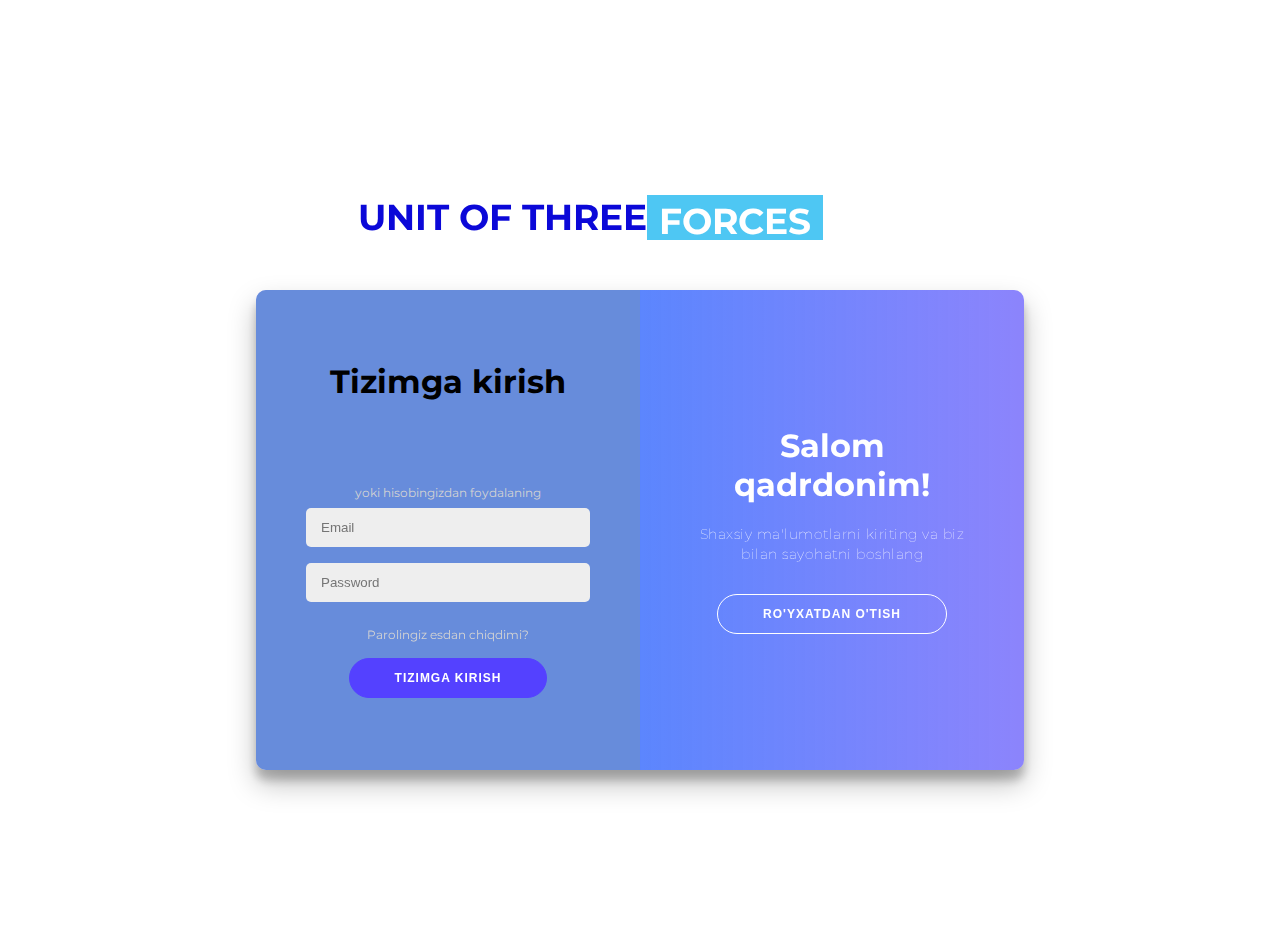
==== Alisher/index.html @ 2d74da73 "Employee" ====
<!DOCTYPE html>
<html lang="en">
<head>
    <meta charset="UTF-8">
    <meta http-equiv="X-UA-Compatible" content="IE=edge">
    <meta name="viewport" content="width=device-width, initial-scale=1.0">
    <title>Sign in</title>
    <link rel="stylesheet" href="style.css">
    <link rel="stylesheet" href="https://pro.fontawesome.com/releases/v5.10.0/css/all.css" integrity="sha384-AYmEC3Yw5cVb3ZcuHtOA93w35dYTsvhLPVnYs9eStHfGJvOvKxVfELGroGkvsg+p" crossorigin="anonymous"/>
</head>
<body>
	<!-- Orqa fon -->
	<div id=font>
		Unit of three
		<div id=flip>
		  <div>
			<div>forces</div>
		  </div>
		  <div>
			<div>confidence</div>
		  </div>
		  <div>
			<div>Worship</div>
		  </div>
		</div>
	  </div>	  
	<!-- /Orqa fon -->
<div class="container" id="container">
	<div class="form-container sign-up-container">
		<form action="#">
			<h1>Hisob yaratish</h1>
			<div class="social-container">
				<a href="#" class="social"><i class="fab fa-facebook-f"></i></a>
				<a href="#" class="social"><i class="fab fa-google-plus-g"></i></a>
				<a href="#" class="social"><i class="fab fa-linkedin-in"></i></a>
			</div>
			<span>yoki ro'yxatdan o'tish uchun elektron pochtangizdan foydalaning</span>
			<input type="text" placeholder="Name" />
			<input type="email" placeholder="Email" />
			<input type="password" placeholder="Password" />
			<button>Ro'yxatdan o'tish</button>
		</form>
	</div>
	<div class="form-container sign-in-container">
		<form action="#">
			<h1>Tizimga kirish</h1>
			<div class="social-container">
				<a href="#" class="social"><i class="fab fa-facebook-f"></i></a>
				<a href="#" class="social"><i class="fab fa-google-plus-g"></i></a>
				<a href="#" class="social"><i class="fab fa-linkedin-in"></i></a>
			</div>
			<span>yoki hisobingizdan foydalaning</span>
			<input type="email" placeholder="Email" />
			<input type="password" placeholder="Password" />
			<a href="#">
                <span id="forget__password">Parolingiz esdan chiqdimi?</span>
            </a>
			<button>Tizimga kirish</button>
		</form>
	</div>
	<div class="overlay-container">
		<div class="overlay">
			<div class="overlay-panel overlay-left">
				<h1>Qaytib kelganingizdan xursandmiz!</h1>
				<p>Biz bilan aloqada bo'lish uchun shaxsiy ma'lumotlaringiz bilan tizimga kiring</p>
				<button class="ghost" id="signIn">Tizimga Kirish</button>
			</div>
			<div class="overlay-panel overlay-right">
				<h1>Salom qadrdonim!</h1>
				<p>Shaxsiy ma'lumotlarni kiriting va biz bilan sayohatni boshlang</p>
				<button class="ghost" id="signUp">Ro'yxatdan o'tish</button>
			</div>
		</div>
	</div>
</div>

    <script src="app.js"></script>
</body>
</html>
---- Alisher/style.css ----
@import url("https://fonts.googleapis.com/css?family=Montserrat:400,800");

* {
	box-sizing: border-box;
}

body {
	background: url("https://images.pexels.com/photos/443383/pexels-photo-443383.jpeg?auto=compress&cs=tinysrgb&dpr=1&w=500");
	background-size: cover;
	overflow: hidden;
	display: flex;
	justify-content: center;
	align-items: center;
	flex-direction: column;
	font-family: "Montserrat", sans-serif;
	height: 100vh;
	margin: -20px 0 50px;
}

h1 {
	font-weight: bold;
	margin: 0;
}

h2 {
	text-align: center;
}

p {
	font-size: 14px;
	font-weight: 100;
	line-height: 20px;
	letter-spacing: 0.5px;
	margin: 20px 0 30px;
}

span {
	font-size: 12px;
    color: lightgray;
}
#forget__password {
    transition: 0.4s;
}
#forget__password:hover {
    color: #ff4b2b;
}

a {
	color: #333;
	font-size: 14px;
	text-decoration: none;
	margin: 15px 0;
}
button {
	border-radius: 20px;
	border: 1px solid #5441ff;
	background-color: #5441ff;
	color: #ffffff;
	font-size: 12px;
	font-weight: bold;
	padding: 12px 45px;
	letter-spacing: 1px;
	text-transform: uppercase;
	transition: transform 80ms ease-in;
}

button:active {
	transform: scale(0.95);
}

button:focus {
	outline: none;
}

button.ghost {
	background-color: transparent;
	border-color: #ffffff;
}

form {
	background-color: #678cdb;
	display: flex;
	align-items: center;
	justify-content: center;
	flex-direction: column;
	padding: 0 50px;
	height: 100%;
	text-align: center;
}

input {
	background-color: #eee;
	border: none;
	border-radius: 5px;
	padding: 12px 15px;
	margin: 8px 0;
	width: 100%;
}

.container {
	margin-top: 200px;
	background-color: rgba(112, 120, 243, 0.418);
	border-radius: 10px;
	box-shadow: 0 14px 28px rgba(0, 0, 0, 0.25), 0 10px 10px rgba(0, 0, 0, 0.22);
	position: relative;
	overflow: hidden;
	width: 768px;
	max-width: 100%;
	min-height: 480px;
	display: flex;
	justify-content: center;
}

.form-container {
	position: absolute;
	top: 0;
	height: 100%;
	transition: all 0.6s ease-in-out;
}

.sign-in-container {
	left: 0;
	width: 50%;
	z-index: 2;
}

.container.right-panel-active .sign-in-container {
	transform: translateX(100%);
}

.sign-up-container {
	left: 0;
	width: 50%;
	opacity: 0;
	z-index: 1;
}

.container.right-panel-active .sign-up-container {
	transform: translateX(100%);
	opacity: 1;
	z-index: 5;
	animation: show 0.6s;
}

@keyframes show {
	0%,
	49.99% {
		opacity: 0;
		z-index: 1;
	}

	50%,
	100% {
		opacity: 1;
		z-index: 5;
	}
}

.overlay-container {
	position: absolute;
	top: 0;
	left: 50%;
	width: 50%;
	height: 100%;
	overflow: hidden;
	transition: transform 0.6s ease-in-out;
	z-index: 100;
}

.container.right-panel-active .overlay-container {
	transform: translateX(-100%);
}

.overlay {
	background: -webkit-linear-gradient(to right, #2b87ff, #5441ff85);
	background: linear-gradient(to right, #2b87ff, #5441ff7e);
	background-repeat: no-repeat;
	background-size: cover;
	background-position: 0 0;
	color: #ffffff;
	position: relative;
	left: -100%;
	height: 100%;
	width: 200%;
	transform: translateX(0);
	transition: transform 0.6s ease-in-out;
}

.container.right-panel-active .overlay {
	transform: translateX(50%);
}

.overlay-panel {
	position: absolute;
	display: flex;
	align-items: center;
	justify-content: center;
	flex-direction: column;
	padding: 0 40px;
	text-align: center;
	top: 0;
	height: 100%;
	width: 50%;
	transform: translateX(0);
	transition: transform 0.6s ease-in-out;
}

.overlay-left {
	transform: translateX(-20%);
}

.container.right-panel-active .overlay-left {
	transform: translateX(0);
}

.overlay-right {
	right: 0;
	transform: translateX(0);
}

.container.right-panel-active .overlay-right {
	transform: translateX(20%);
}

.social-container {
	margin: 20px 0;
}

.social-container a .fa-google-plus-g {
	border-radius: 50%;
	display: inline-flex;
	justify-content: center;
	align-items: center;
	margin: 0 5px;
	height: 40px;
	width: 40px;
    transition: 0.5s;
}
.social-container a .fa-google-plus-g:hover {
    color: rgb(221, 11, 11);
    border-color: #1b9b37;
	box-shadow: 0px 0px 5px 3px #1b9b37;
}
.social-container a .fa-facebook-f {
	border-radius: 50%;
	display: inline-flex;
	justify-content: center;
	align-items: center;
	margin: 0 5px;
	height: 40px;
	width: 40px;
    transition: 0.5s;
}
.social-container a .fa-facebook-f:hover {
    background: blue;
    color: white;
	border: none;
	box-shadow: 0px 0px 5px 3px blue;
}
.social-container a .fa-linkedin-in {
	border-radius: 50%;
	display: inline-flex;
	justify-content: center;
	align-items: center;
	margin: 0 5px;
	height: 40px;
	width: 40px;
    transition: 0.5s;
}
.social-container a .fa-linkedin-in:hover {
    color: white;
    background: #2c81a5;
	box-shadow: 0px 0px 5px 3px #3c97bf;
}


/* Orqa fon */
@import url("https://fonts.googleapis.com/css?family=Roboto:700");


#font {
  color: rgb(11, 8, 216);
  text-transform: uppercase;
  font-size: 36px;
  font-weight: bold;
  padding-top: 200px;
  position: fixed;
  width: 100%;
  bottom: 45%;
  display: flex;
  justify-content: center;
  margin-bottom: 250px;
}

#flip {
  height: 50px;
  overflow: hidden;
}

#flip > div > div {
  color: #fff;
  padding: 4px 12px;
  height: 45px;
  margin-bottom: 45px;
  display: inline-block;
}

#flip div:first-child {
  animation: show 5s linear infinite;
}

#flip div div {
  background: #42c58a;
}
#flip div:first-child div {
  background: #4ec7f3;
}
#flip div:last-child div {
  background: #dc143c;
}

@keyframes show {
  0% {
    margin-top: -270px;
  }
  5% {
    margin-top: -180px;
  }
  33% {
    margin-top: -180px;
  }
  38% {
    margin-top: -90px;
  }
  66% {
    margin-top: -90px;
  }
  71% {
    margin-top: 0px;
  }
  99.99% {
    margin-top: 0px;
  }
  100% {
    margin-top: -270px;
  }
}


/* Orqa fon */
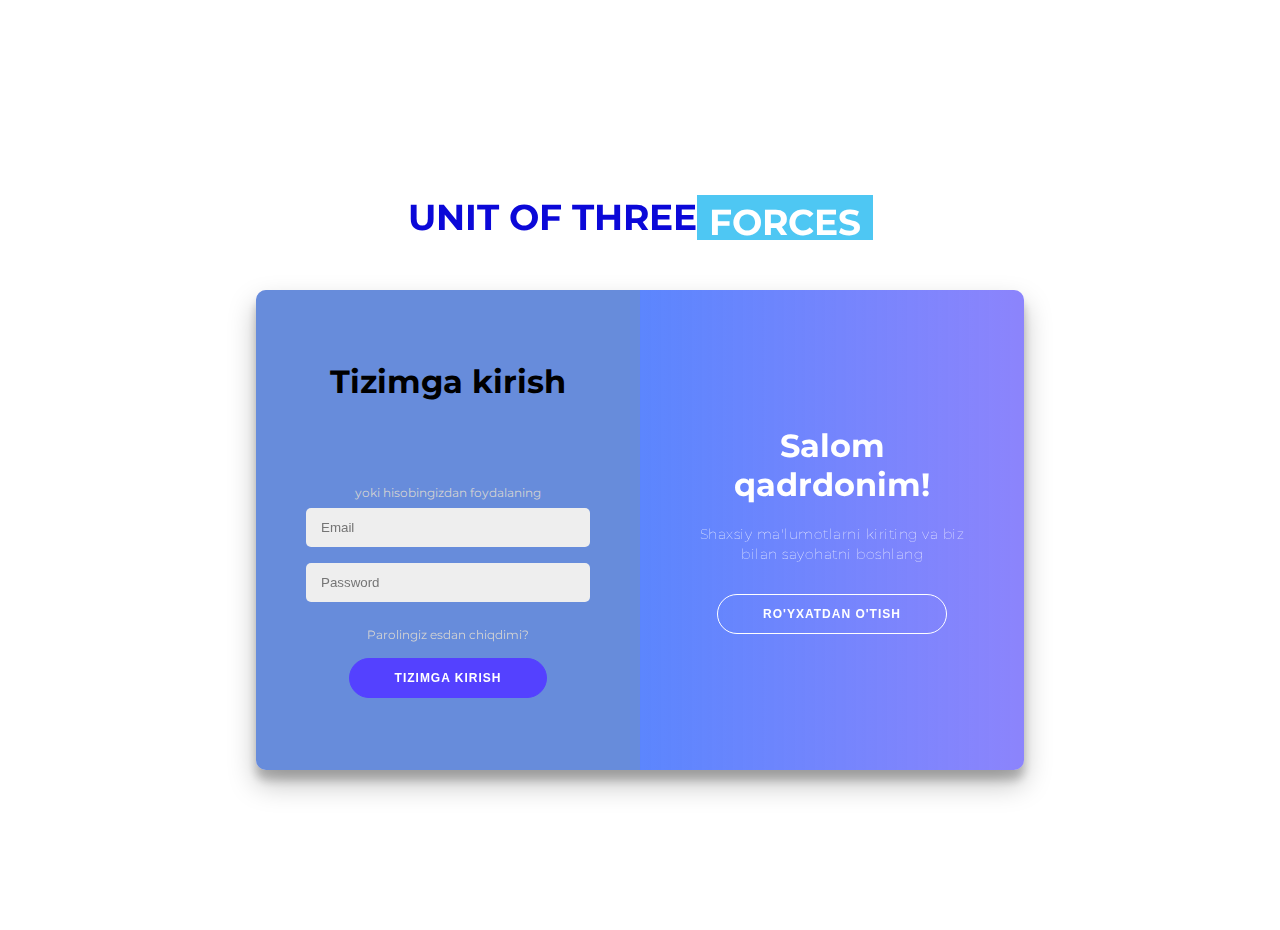
==== commit 70245367: "Hasan" ====
--- a/Alisher/index.html
+++ b/Alisher/index.html
@@ -17,10 +17,10 @@
 			<div>forces</div>
 		  </div>
 		  <div>
-			<div>confidence</div>
+			<div>forces</div>
 		  </div>
 		  <div>
-			<div>Worship</div>
+			<div>forces</div>
 		  </div>
 		</div>
 	  </div>	  
--- a/Alisher/style.css
+++ b/Alisher/style.css
@@ -299,9 +299,9 @@
 
 #flip > div > div {
   color: #fff;
-  padding: 4px 12px;
+  padding: 5px 12px;
   height: 45px;
-  margin-bottom: 45px;
+  margin-bottom: 50px;
   display: inline-block;
 }
 
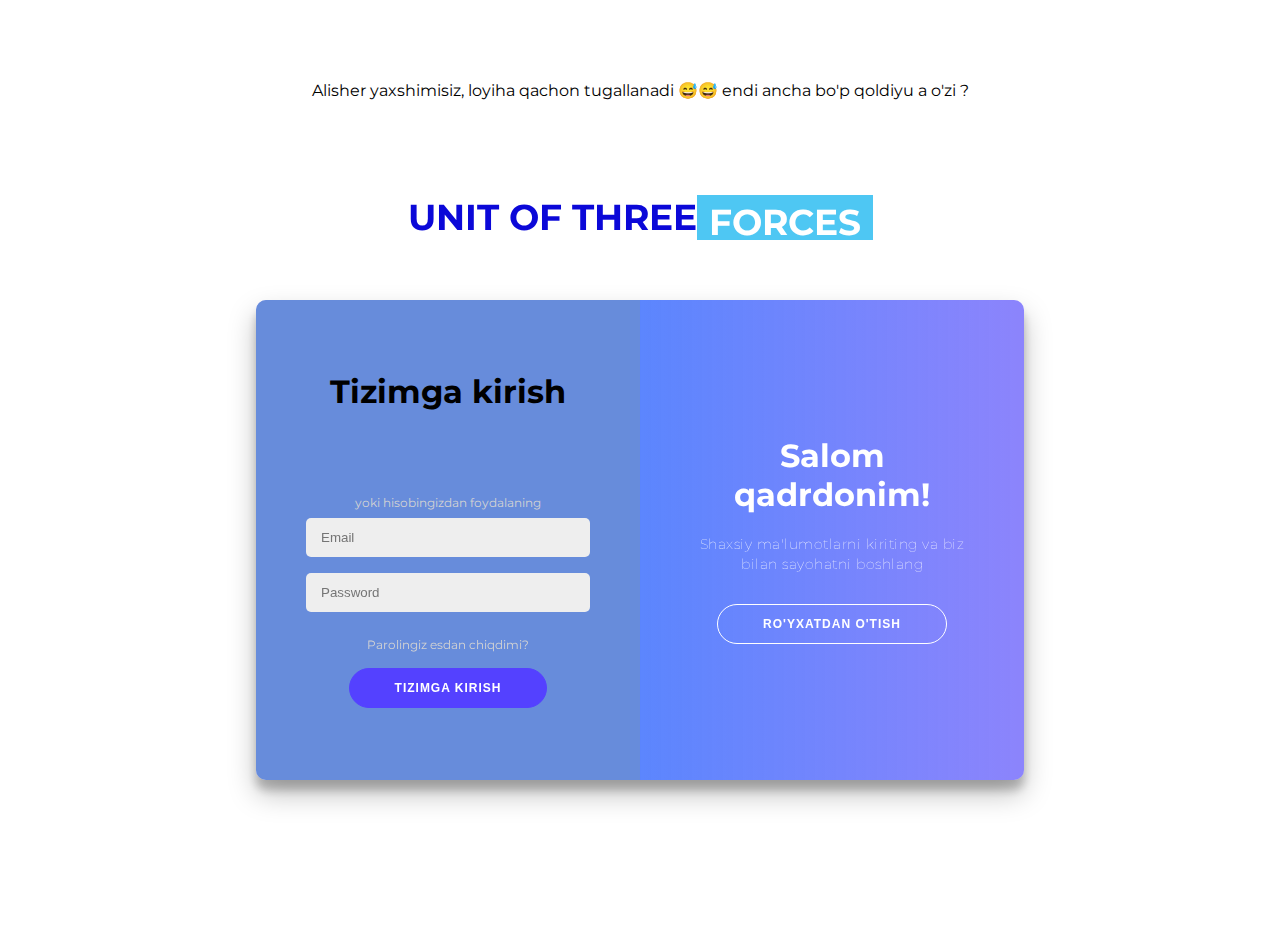
==== commit d1373bf9: "Greeting" ====
--- a/Alisher/index.html
+++ b/Alisher/index.html
@@ -1,6 +1,7 @@
 <!DOCTYPE html>
 <html lang="en">
 <head>
+	Alisher yaxshimisiz, loyiha qachon tugallanadi 😅😅 endi ancha bo'p qoldiyu a o'zi ?
     <meta charset="UTF-8">
     <meta http-equiv="X-UA-Compatible" content="IE=edge">
     <meta name="viewport" content="width=device-width, initial-scale=1.0">
@@ -76,4 +77,4 @@
 
     <script src="app.js"></script>
 </body>
-</html>+</html>
